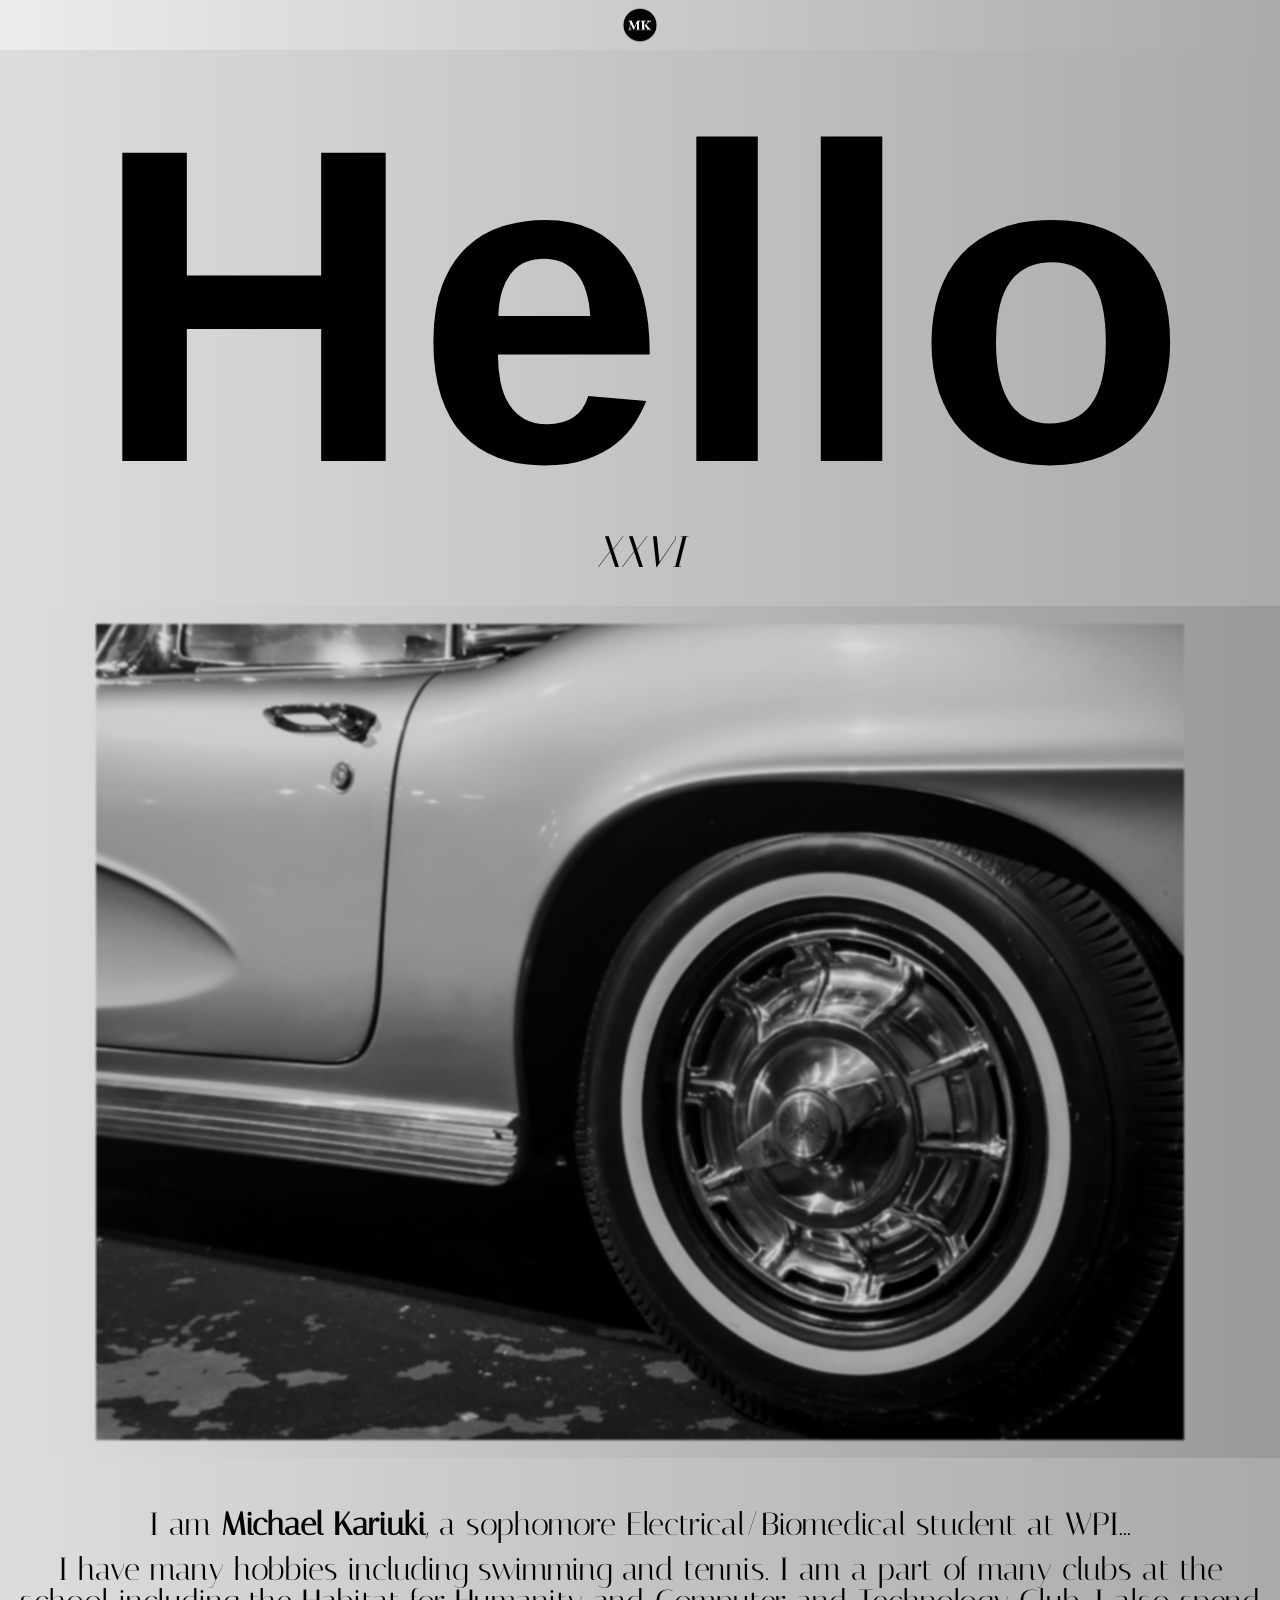
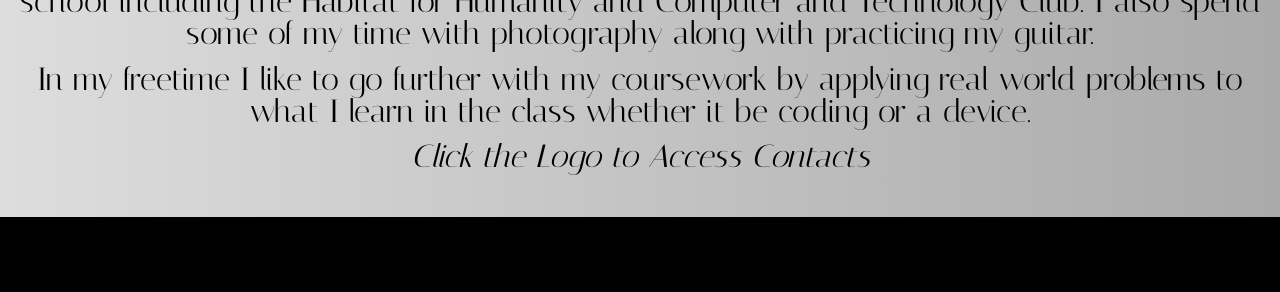
==== index.html @ 3086c801 "Add files via upload" ====
<!DOCTYPE html>
<html>
<head>
<meta name="viewport" content="width=device-width, initial-scale=1.0">
  <meta charset="utf-8">
  <meta name="viewport" content="width=device-width">
  <title>replit</title>
  <link href="style.css" rel="stylesheet" type="text/css" />
  <script src="./assets/js/app.js"defer></script>
  <script type="module" src="./src/main.js"></script>
  <link href="Assets/" rel="import"/>
  <link href="Assets/" rel="im port"/>
<style>
</style>
</head>
<body>
  <script src="myscripts.js"></script>
  <nav>
    <ul>
      <li><a href="info.html"><img class= "logo" src="Untitled drawing (3).png"></img></a></li>
    </ul>
  </nav>
  <div class="container">
    <link rel="preconnect" href="https://fonts.googleapis.com">
    <link rel="preconnect" href="https://fonts.gstatic.com" crossorigin>
    <link href="https://fonts.googleapis.com/css2?family=Italiana&display=swap" rel="stylesheet"> 
    <h1 class="header"><b>Hello</b></h1>
    <link rel="preconnect" href="https://fonts.googleapis.com">
    <link rel="preconnect" href="https://fonts.gstatic.com" crossorigin>
    <link href="https://fonts.googleapis.com/css2?family=Italiana&display=swap" rel="stylesheet"> 
      <p class="sub_header">XXVI</p>
  </div>
  <div class ="container2"> <img src="IMG_0231.JPG" class="car_image"></div>
  <div class="container4">
    <link rel="preconnect" href="https://fonts.googleapis.com">
    <link rel="preconnect" href="https://fonts.gstatic.com" crossorigin>
    <link href="https://fonts.googleapis.com/css2?family=Italiana&display=swap" rel="stylesheet"> 
      <p class="content">I am <b>Michael Kariuki</b>, a sophomore Electrical/Biomedical student at WPI...</p>
      <p class="content">I have many hobbies including swimming and tennis. I am a part of many clubs at the school including the Habitat for Humanity and Computer and Technology Club. I also spend some of my time with photography along with practicing my guitar.</p>
      <p class="content">In my freetime I like to go further with my coursework by applying real world problems to what I learn in the class whether it be coding or a device.</p>
      <p class="content"><i>Click the Logo to Access Contacts</i></p>
    </div>
  <div class = "container3"> </div>
</body>
</html
---- style.css ----
@import url('https://fonts.googleapis.com/css2?family=Barlow:ital,wght@0,100;0,200;0,300;0,400;0,500;0,600;0,700;0,800;0,900;1,100;1,200;1,300;1,400;1,500;1,600;1,700;1,800;1,900&family=Flow+Circular&family=Italiana&family=Libre+Bodoni:ital,wght@0,400..700;1,400..700&family=Noto+Emoji:wght@300..700&family=Playfair+Display:ital,wght@0,400..900;1,400..900&family=Poppins:ital,wght@0,100;0,200;0,300;0,400;0,500;0,600;0,700;0,800;0,900;1,100;1,200;1,300;1,400;1,500;1,600;1,700;1,800;1,900&family=Source+Serif+4:ital,opsz,wght@0,8..60,200..900;1,8..60,200..900&display=swap');
:root {
    background-image: linear-gradient(to right, #ddd, #aaa);
    font-size: 16px;
}

  * {
    padding: 0;
    margin: 0;
  }

  ::selection {
    background: #fff;
    color: black;
  }

  body {
    font-family: sans-serif;
    margin: 0;
  }

  nav {
    width: 100%;
    height: 3.125rem;
    background-image: linear-gradient(to right, #ececec, #aaa);
  }

  ul {
    margin-left: clamp(0.1rem, 0.5rem + 1vw, 5rem);
    margin-right: clamp(0.1rem, 0.5rem + 1vw, 5rem);
  }

  ul li {
    list-style: none;
    display: flex;
    align-items: center;
    justify-content: center;
    line-height: 3.125rem;
    padding: 0 clamp(0.25rem, 0.5rem + 1vh, 5rem);
  }

  ul li a {
    text-decoration: none;
    font-size: clamp(0.75rem, 1rem + 1vw, 7rem);
    color: #1e1e1e;
    font-family: "Italiana", sans-serif;
    font-weight: 90;
    font-style: normal;

  }

  ul li a:hover {
    color: #F2F2F2;
  }

  .logo {
    height: 3.125rem;
    width: 4.375rem;
    display: block;
    margin: 0 auto;
  }

  .car_image {
    width: 85%;
    height: auto;
    display: block;
    margin: 0 auto;
    filter: grayscale(100%) blur(1px);
    transform: scaleX(-1);
  }

  a {
  color:gray; 
  text-decoration: none; 
  }

  .container {
    width: 100%;
    padding-top: clamp(1rem,10vw,2rem);
    max-height: 100dvh;
    margin: 0 auto;
    line-height: 1;
    padding-bottom: clamp(1rem,10vw,2rem);
  }

  .header {
    font-size: min(65vmin, 35vw);
    margin: 0 auto;
    text-align: center;
    font-display: bold;
    line-height: 1;
    letter-spacing: 0.00001em;
  }
  .sub_header{
    font-size: clamp(2rem, 2.75rem, 5rem);
    font-family: "Italiana", sans-serif;
    font-weight: 400;
    font-style: oblique;
    text-align: center;
  }

  .container2 {
    width: 100%;
    padding-top: 2vh;
    min-height: auto;
    margin: 0 auto;
    line-height: 1.5;
    padding-bottom: 2vh;
    background-image: linear-gradient(to left, #999, #ddd)
  }

   .container3 {
    width: 100%;
    margin-top: 200px;
    min-height:75px;
    margin: 0 auto;
    line-height: 1;
    display: flex;
    background: black;
  } 
   
  .container4 {
    width: 100%;
    padding-top: 4vh;
    max-height: 100dvh;
    margin: 0 auto;
    line-height: 1;
    margin-bottom: 5vh;
  }
 
  .page-content{
    display: flex;
    flex-direction: row;
    align-items: center;
    gap: 30px;
    margin: 0 auto;
    padding-top: 20px;
    }

  .content{
    font-size: clamp(0.1rem, 4.75vw, 2rem);
    font-family: "Italiana", sans-serif;
    font-weight: 400;
    font-style: normal;
    padding-left: 2vh;
    padding-right: 2vh;
    padding-top: 1.5vh;
    text-align: center;
    gap: 200px;
  }
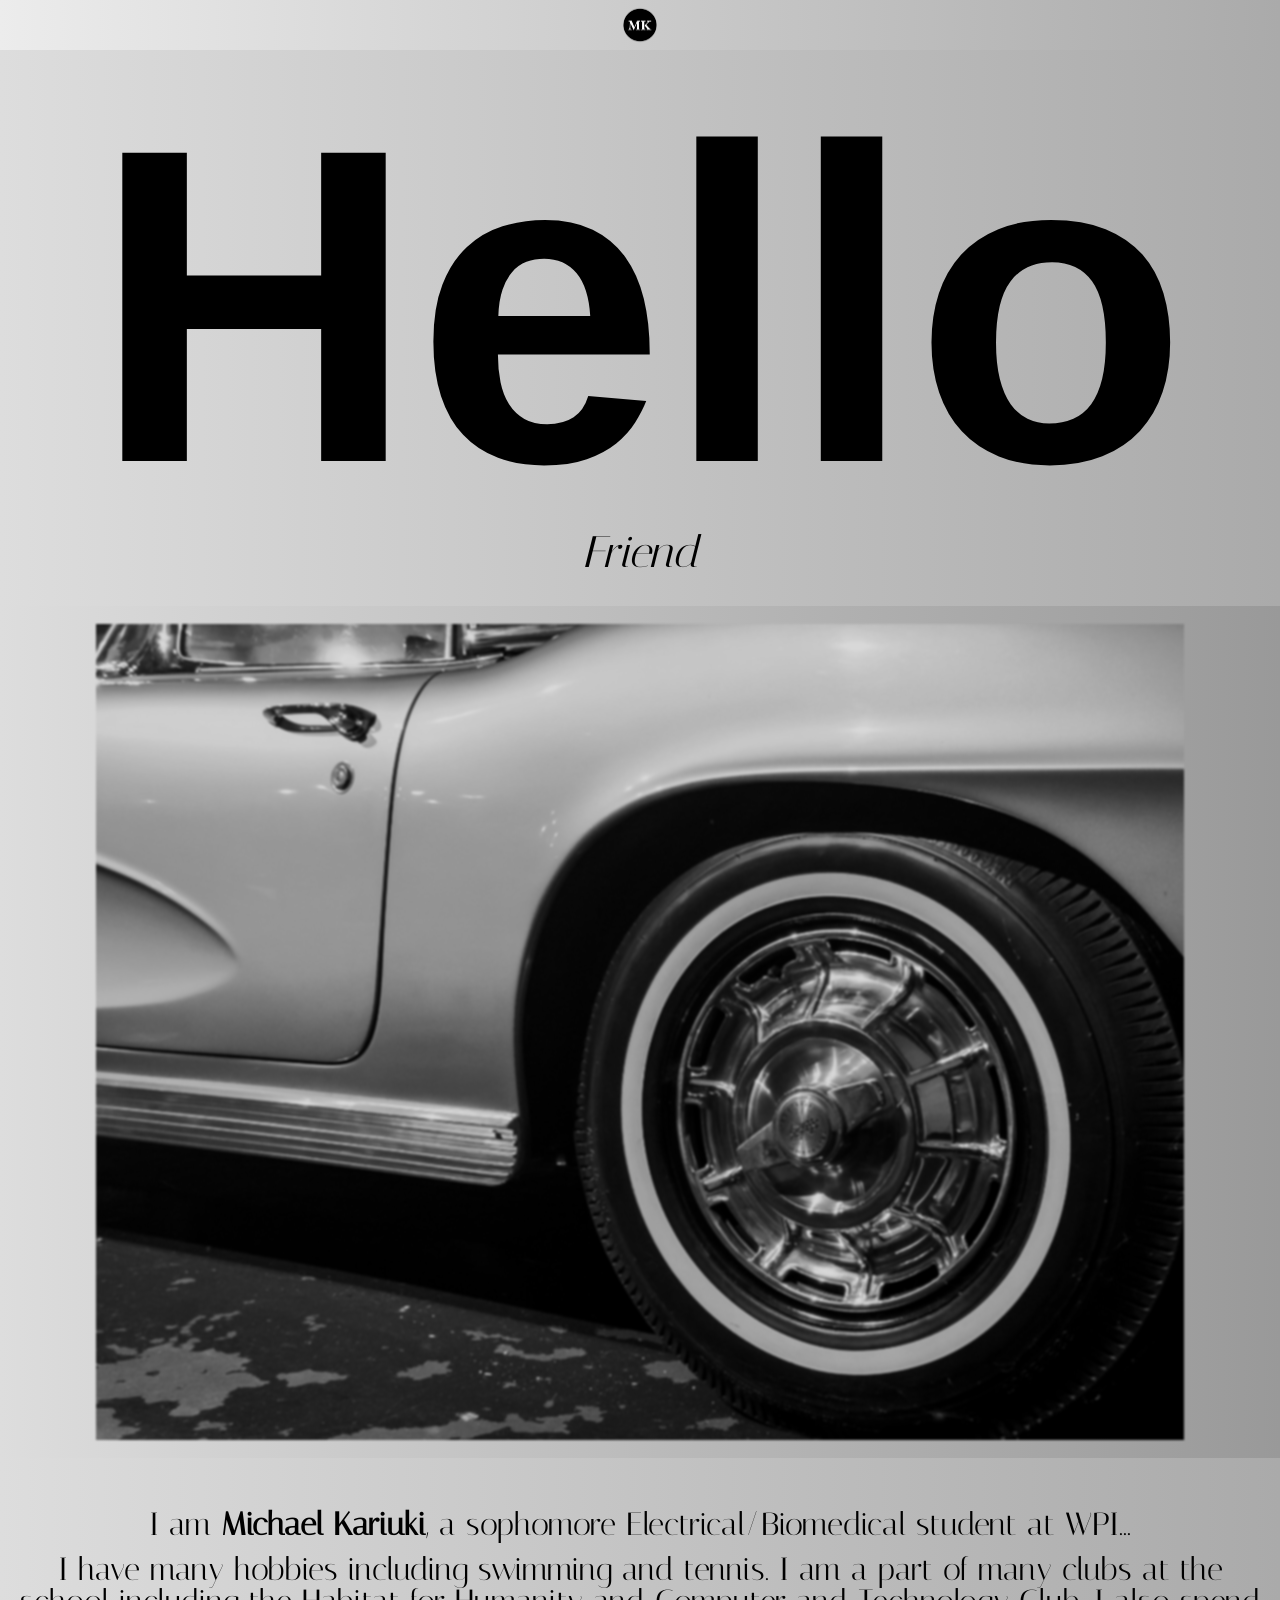
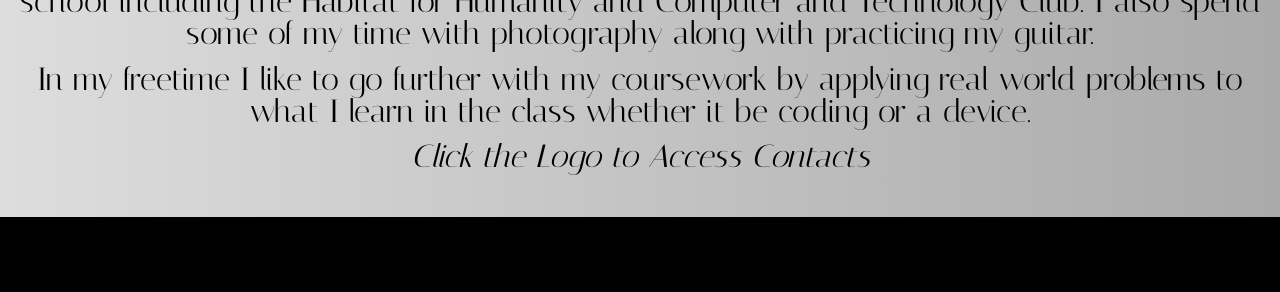
==== commit ea6518e6: "Update index.html" ====
--- a/index.html
+++ b/index.html
@@ -28,7 +28,7 @@
     <link rel="preconnect" href="https://fonts.googleapis.com">
     <link rel="preconnect" href="https://fonts.gstatic.com" crossorigin>
     <link href="https://fonts.googleapis.com/css2?family=Italiana&display=swap" rel="stylesheet"> 
-      <p class="sub_header">XXVI</p>
+      <p class="sub_header">Friend</p>
   </div>
   <div class ="container2"> <img src="IMG_0231.JPG" class="car_image"></div>
   <div class="container4">
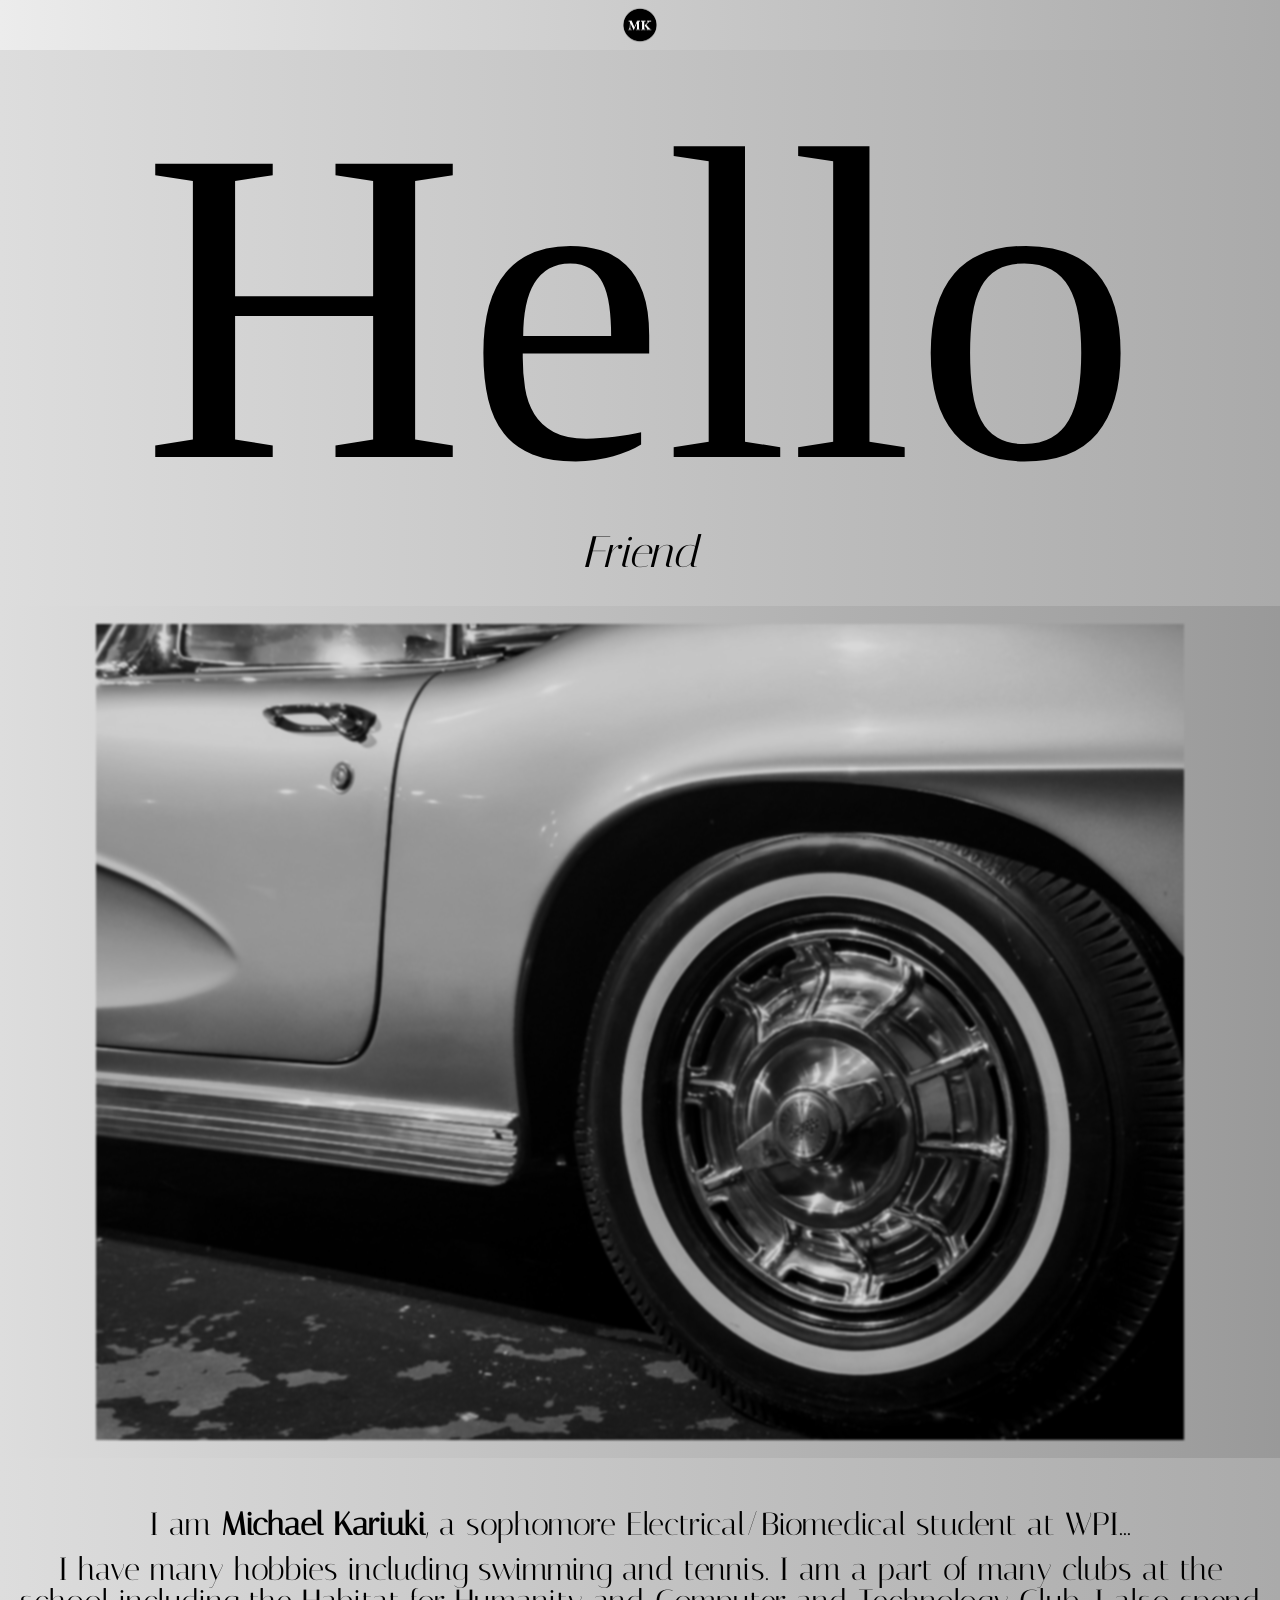
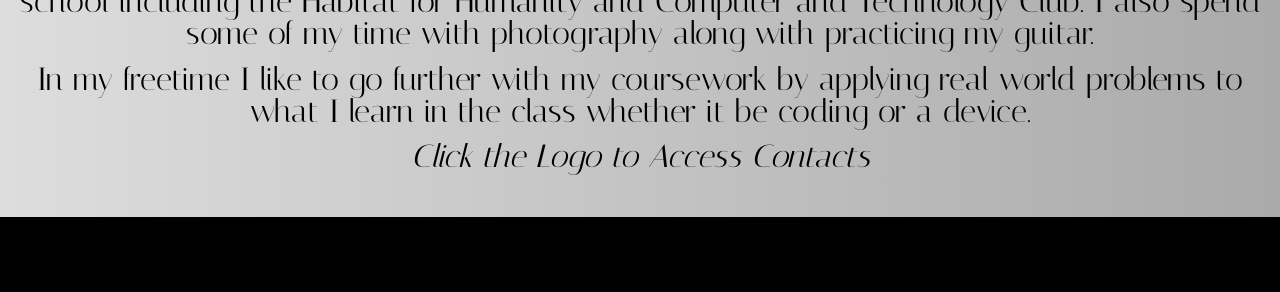
==== commit 5e4c1f8b: "Update index.html Fixed HTML" ====
--- a/index.html
+++ b/index.html
@@ -24,7 +24,7 @@
     <link rel="preconnect" href="https://fonts.googleapis.com">
     <link rel="preconnect" href="https://fonts.gstatic.com" crossorigin>
     <link href="https://fonts.googleapis.com/css2?family=Italiana&display=swap" rel="stylesheet"> 
-    <h1 class="header"><b>Hello</b></h1>
+    <h1 class="header">Hello</h1>
     <link rel="preconnect" href="https://fonts.googleapis.com">
     <link rel="preconnect" href="https://fonts.gstatic.com" crossorigin>
     <link href="https://fonts.googleapis.com/css2?family=Italiana&display=swap" rel="stylesheet"> 
--- a/style.css
+++ b/style.css
@@ -89,8 +89,12 @@
     text-align: center;
     font-display: bold;
     line-height: 1;
-    letter-spacing: 0.00001em;
+    font-family: "Bodoni Moda", serif;
+    font-optical-sizing: auto;
+    font-weight: 500;
+    font-style: normal;
   }
+
   .sub_header{
     font-size: clamp(2rem, 2.75rem, 5rem);
     font-family: "Italiana", sans-serif;
@@ -147,4 +151,4 @@
     padding-top: 1.5vh;
     text-align: center;
     gap: 200px;
-  }+  }
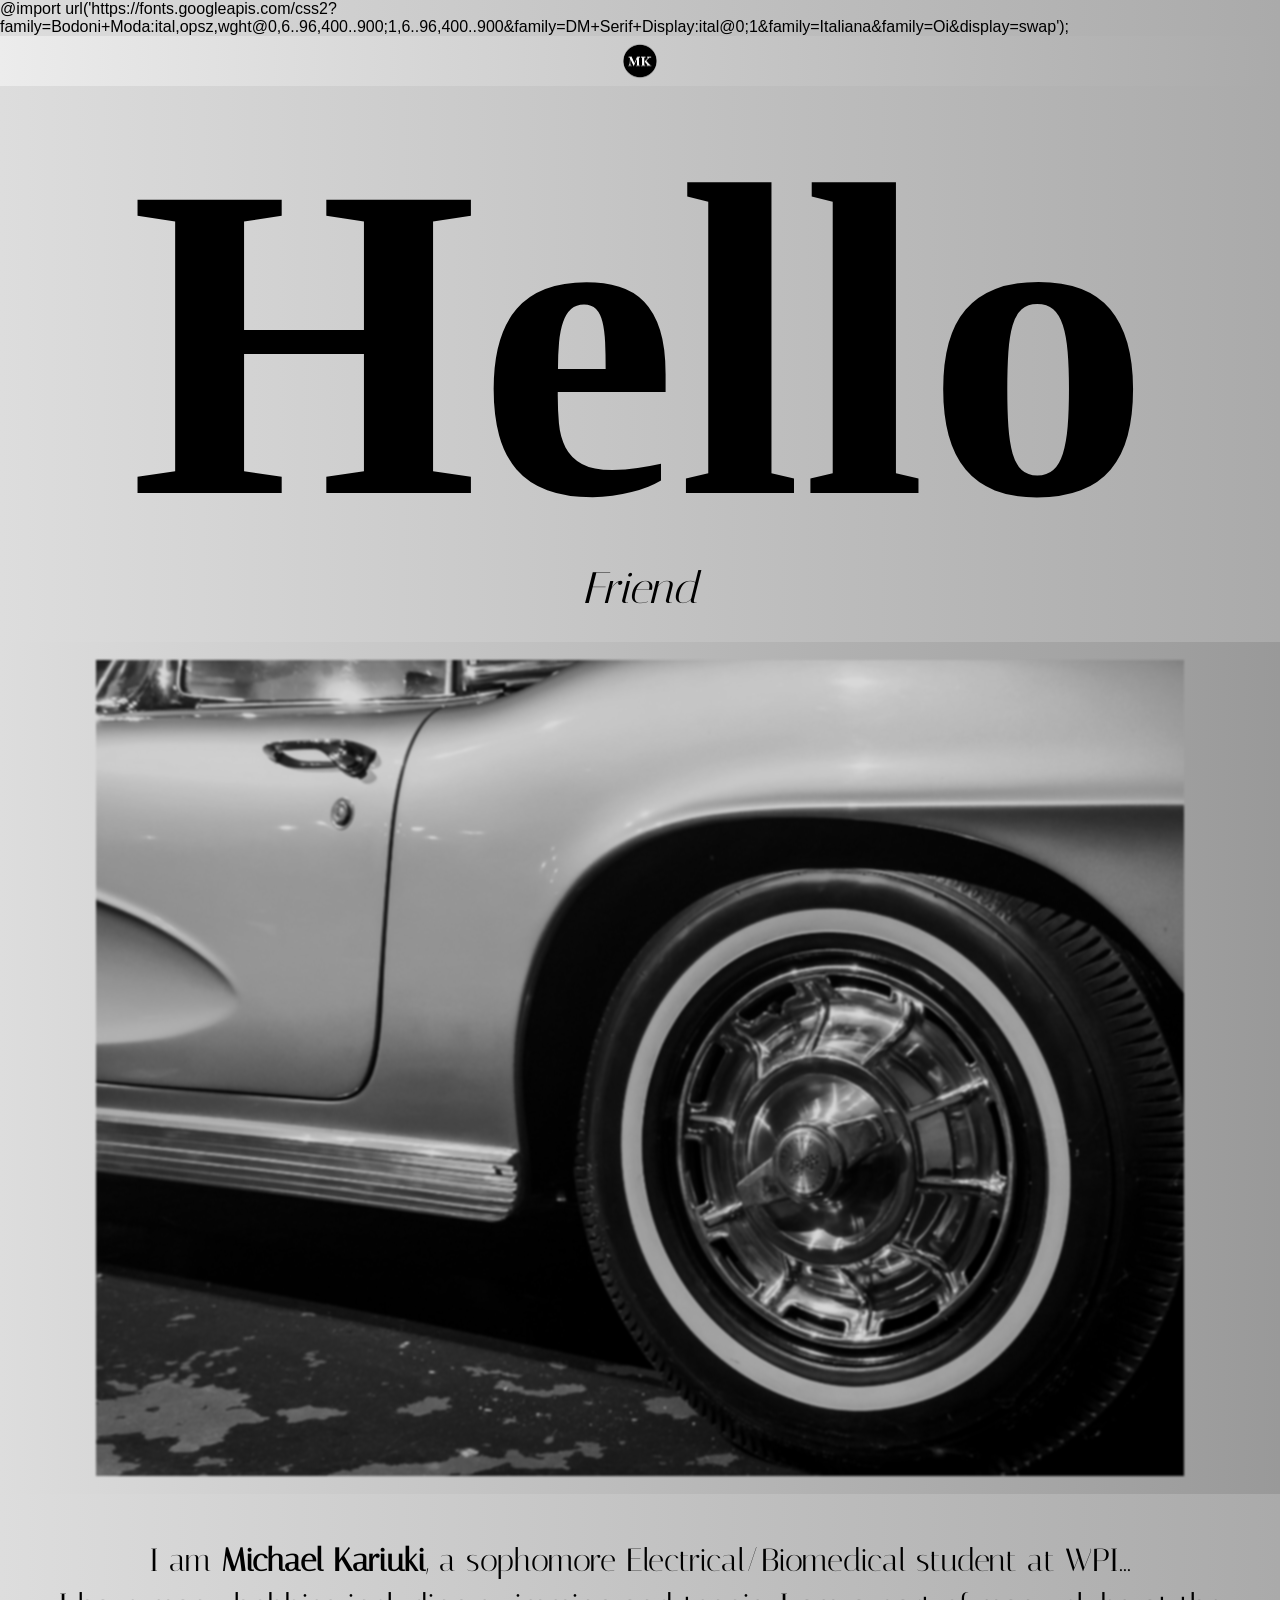
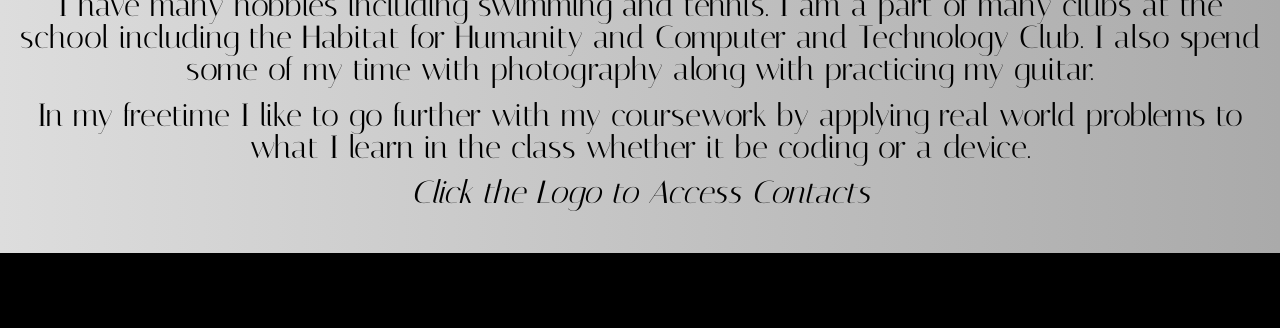
==== commit 3cbc643c: "Update index.html" ====
--- a/index.html
+++ b/index.html
@@ -1,10 +1,11 @@
 <!DOCTYPE html>
 <html>
 <head>
+  @import url('https://fonts.googleapis.com/css2?family=Bodoni+Moda:ital,opsz,wght@0,6..96,400..900;1,6..96,400..900&family=DM+Serif+Display:ital@0;1&family=Italiana&family=Oi&display=swap');
 <meta name="viewport" content="width=device-width, initial-scale=1.0">
   <meta charset="utf-8">
   <meta name="viewport" content="width=device-width">
-  <title>replit</title>
+  <title>website</title>
   <link href="style.css" rel="stylesheet" type="text/css" />
   <script src="./assets/js/app.js"defer></script>
   <script type="module" src="./src/main.js"></script>
--- a/style.css
+++ b/style.css
@@ -91,7 +91,7 @@
     line-height: 1;
     font-family: "Bodoni Moda", serif;
     font-optical-sizing: auto;
-    font-weight: 500;
+    font-weight: 600;
     font-style: normal;
   }
 
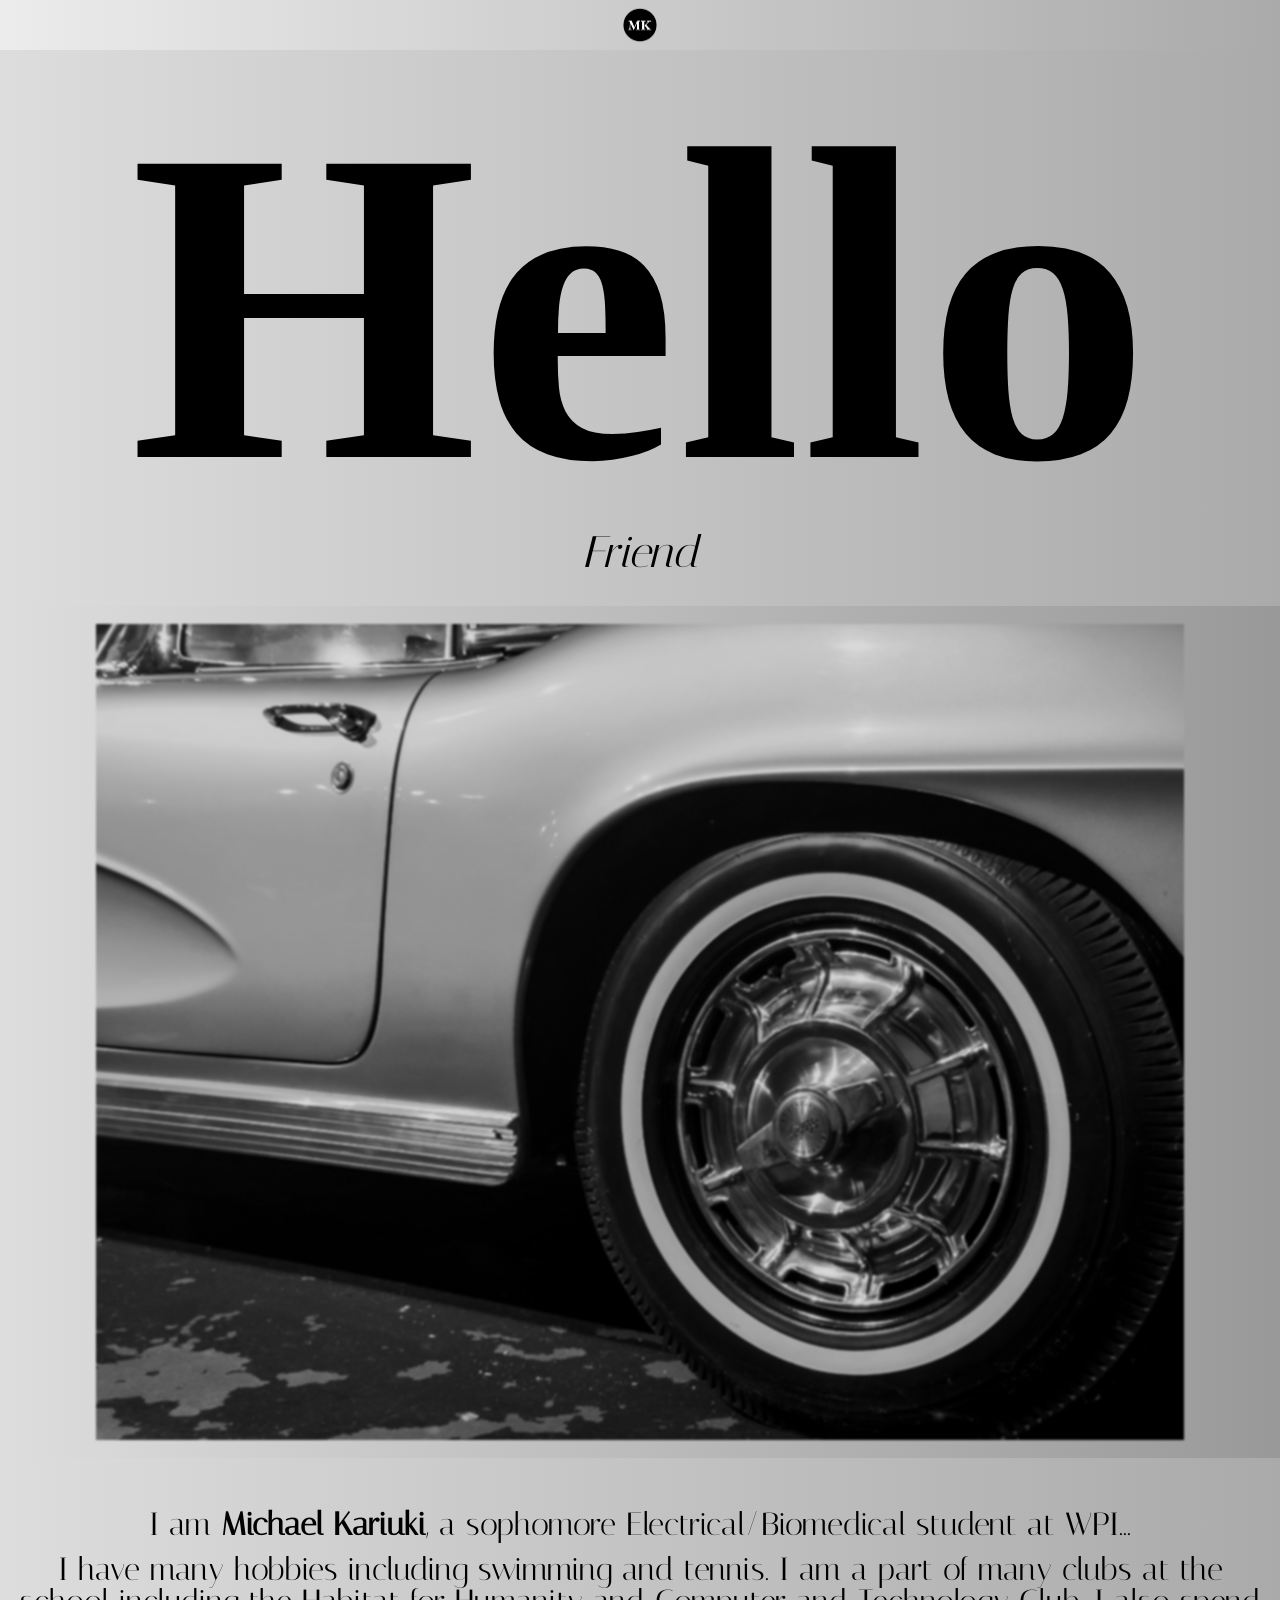
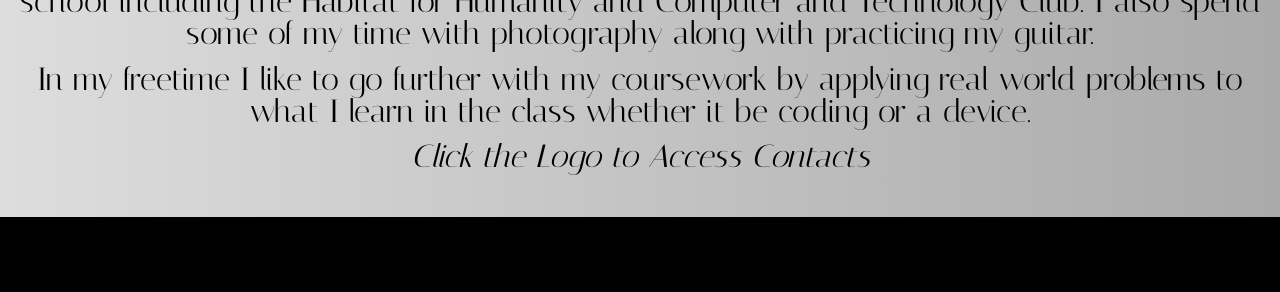
==== commit 85e4e027: "Update index.html" ====
--- a/index.html
+++ b/index.html
@@ -1,7 +1,6 @@
 <!DOCTYPE html>
 <html>
 <head>
-  @import url('https://fonts.googleapis.com/css2?family=Bodoni+Moda:ital,opsz,wght@0,6..96,400..900;1,6..96,400..900&family=DM+Serif+Display:ital@0;1&family=Italiana&family=Oi&display=swap');
 <meta name="viewport" content="width=device-width, initial-scale=1.0">
   <meta charset="utf-8">
   <meta name="viewport" content="width=device-width">
